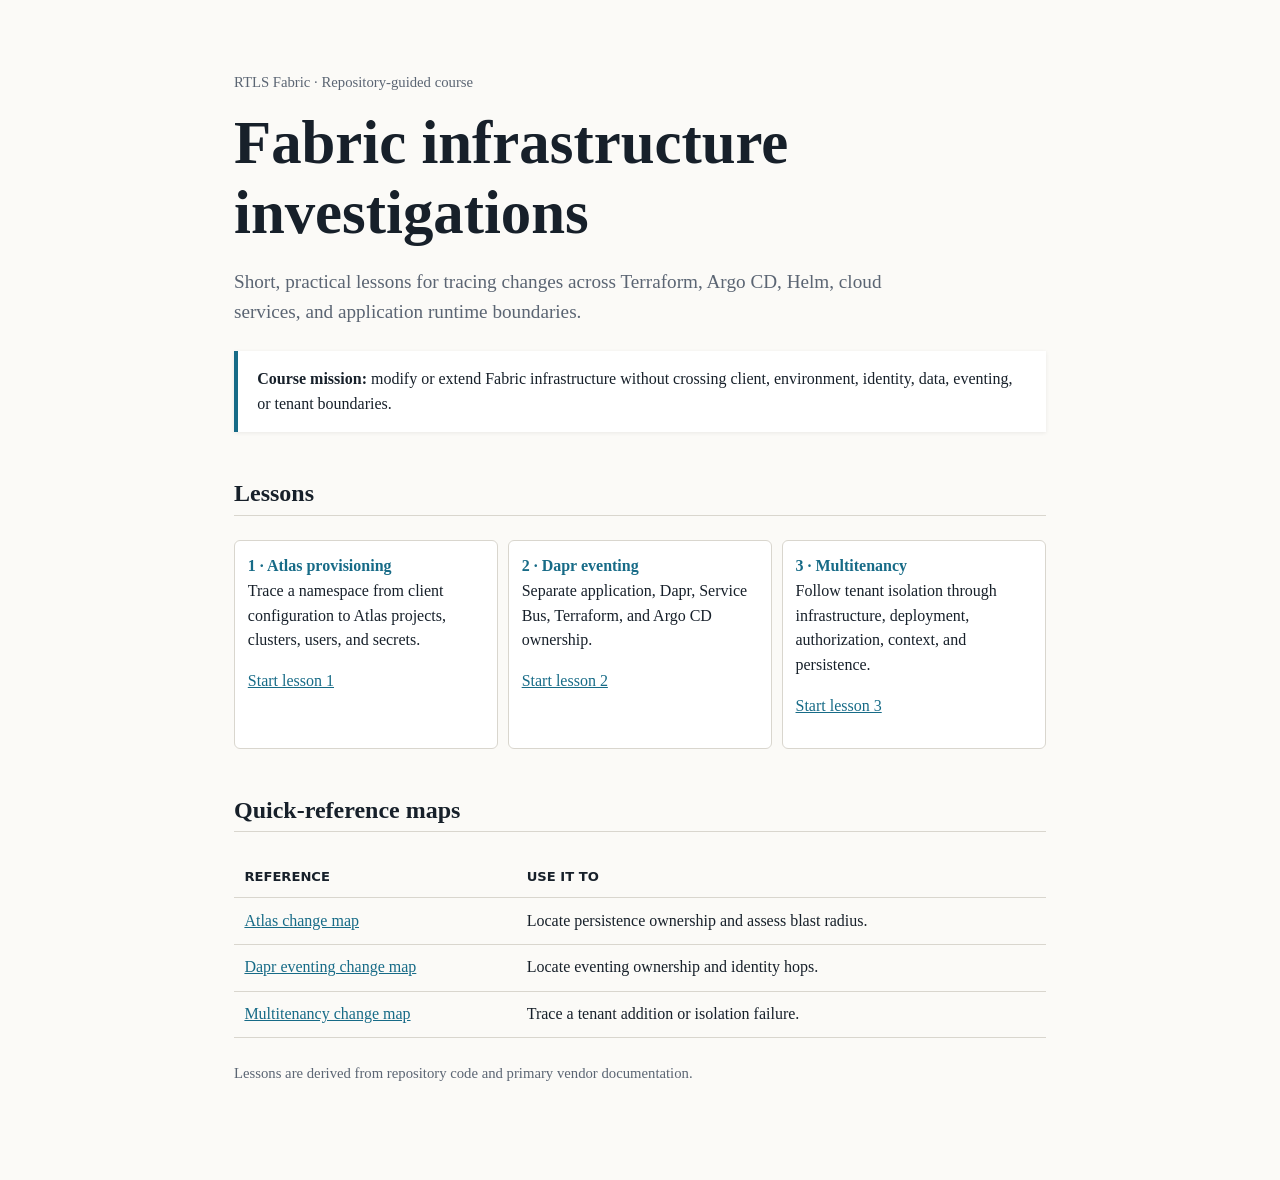
==== index.html @ abde5926 "feat: website Signed-off-by: Ertugrul Karademir <ertugrul.karademir@oliverwyman.com>" ====
<!doctype html>
<html lang="en">
<head>
  <meta charset="utf-8">
  <meta name="viewport" content="width=device-width, initial-scale=1">
  <meta name="description" content="Repository-grounded lessons for safely changing RTLS Fabric infrastructure.">
  <title>RTLS Fabric investigations</title>
  <link rel="stylesheet" href="assets/course.css">
</head>
<body>
<main>
  <p class="fine">RTLS Fabric · Repository-guided course</p>
  <h1>Fabric infrastructure investigations</h1>
  <p class="lede">Short, practical lessons for tracing changes across Terraform, Argo CD, Helm, cloud services, and application runtime boundaries.</p>

  <div class="callout">
    <strong>Course mission:</strong> modify or extend Fabric infrastructure without crossing client, environment, identity, data, eventing, or tenant boundaries.
  </div>

  <h2>Lessons</h2>
  <div class="flow">
    <div>
      <strong>1 · Atlas provisioning</strong>
      Trace a namespace from client configuration to Atlas projects, clusters, users, and secrets.
      <p><a href="lessons/0001-trace-atlas-provisioning.html">Start lesson 1</a></p>
    </div>
    <div>
      <strong>2 · Dapr eventing</strong>
      Separate application, Dapr, Service Bus, Terraform, and Argo CD ownership.
      <p><a href="lessons/0002-dapr-eventing-architecture.html">Start lesson 2</a></p>
    </div>
    <div>
      <strong>3 · Multitenancy</strong>
      Follow tenant isolation through infrastructure, deployment, authorization, context, and persistence.
      <p><a href="lessons/0003-multitenancy-across-fabric.html">Start lesson 3</a></p>
    </div>
  </div>

  <h2>Quick-reference maps</h2>
  <table>
    <thead><tr><th>Reference</th><th>Use it to</th></tr></thead>
    <tbody>
      <tr><td><a href="reference/atlas-change-map.html">Atlas change map</a></td><td>Locate persistence ownership and assess blast radius.</td></tr>
      <tr><td><a href="reference/dapr-eventing-change-map.html">Dapr eventing change map</a></td><td>Locate eventing ownership and identity hops.</td></tr>
      <tr><td><a href="reference/multitenancy-change-map.html">Multitenancy change map</a></td><td>Trace a tenant addition or isolation failure.</td></tr>
    </tbody>
  </table>

  <p class="fine">Lessons are derived from repository code and primary vendor documentation.</p>
</main>
</body>
</html>
---- assets/course.css ----
:root {
  color-scheme: light;
  --ink: #17202a;
  --muted: #5b6573;
  --paper: #fbfaf7;
  --panel: #ffffff;
  --line: #d9d6ce;
  --accent: #176b87;
  --warn: #9a5b13;
  --good: #236b3b;
  font-family: ui-serif, Georgia, Cambria, "Times New Roman", serif;
}

* { box-sizing: border-box; }
body {
  margin: 0;
  color: var(--ink);
  background: var(--paper);
  line-height: 1.55;
}
main {
  max-width: 860px;
  margin: 0 auto;
  padding: 3.5rem 1.5rem 5rem;
}
h1, h2, h3 {
  line-height: 1.15;
  text-wrap: balance;
}
h1 { font-size: clamp(2.1rem, 6vw, 3.8rem); margin: 0 0 1rem; }
h2 { margin-top: 3rem; border-bottom: 1px solid var(--line); padding-bottom: .45rem; }
h3 { margin-top: 1.8rem; }
p, li { max-width: 72ch; }
a { color: var(--accent); }
code {
  font-family: ui-monospace, SFMono-Regular, Menlo, monospace;
  font-size: .88em;
  background: #eeece6;
  padding: .1rem .3rem;
  border-radius: 3px;
}
pre {
  overflow-x: auto;
  padding: 1rem;
  background: #20272e;
  color: #f5f2ea;
  border-radius: 7px;
  line-height: 1.45;
}
.lede { color: var(--muted); font-size: 1.2rem; }
.callout {
  margin: 1.5rem 0;
  padding: 1rem 1.2rem;
  background: var(--panel);
  border-left: 4px solid var(--accent);
  box-shadow: 0 1px 4px #00000012;
}
.warning { border-left-color: var(--warn); }
.flow {
  display: grid;
  grid-template-columns: repeat(auto-fit, minmax(145px, 1fr));
  gap: .6rem;
  margin: 1.5rem 0;
}
.flow div {
  padding: .8rem;
  border: 1px solid var(--line);
  background: var(--panel);
  border-radius: 6px;
}
.flow strong { display: block; color: var(--accent); }
table { width: 100%; border-collapse: collapse; margin: 1.5rem 0; }
th, td { text-align: left; vertical-align: top; padding: .65rem; border-bottom: 1px solid var(--line); }
th { font-family: ui-sans-serif, system-ui, sans-serif; font-size: .82rem; text-transform: uppercase; }
.quiz {
  margin-top: 2rem;
  padding: 1.2rem;
  border: 1px solid var(--line);
  background: var(--panel);
}
.quiz label { display: block; margin: .55rem 0; }
.quiz button { margin-top: .8rem; padding: .5rem .8rem; }
.feedback { font-weight: bold; color: var(--good); }
.fine { color: var(--muted); font-size: .92rem; }
@media print {
  body { background: white; }
  main { max-width: none; padding: 0; }
  .quiz button { display: none; }
  a { color: inherit; text-decoration: none; }
}
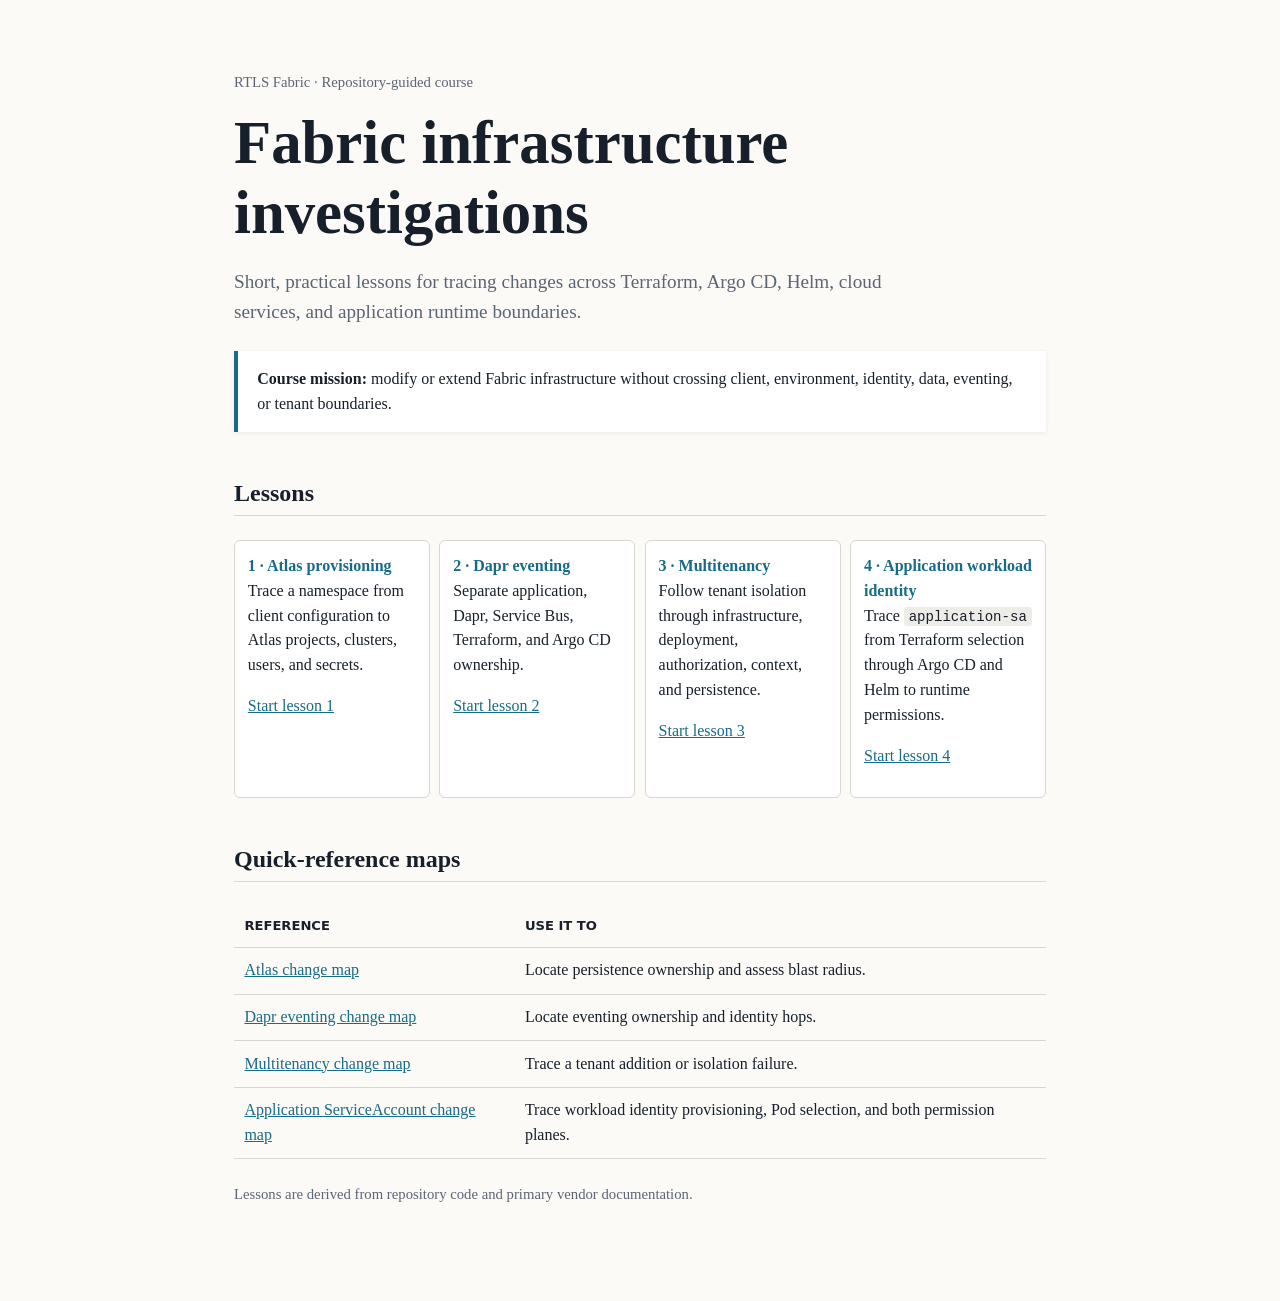
==== commit db2dc153: "feat: application-sa lesson Signed-off-by: Ertugrul Karademir <ertugrul.karademir@oliverwyman.com>" ====
--- a/index.html
+++ b/index.html
@@ -34,6 +34,11 @@
       Follow tenant isolation through infrastructure, deployment, authorization, context, and persistence.
       <p><a href="lessons/0003-multitenancy-across-fabric.html">Start lesson 3</a></p>
     </div>
+    <div>
+      <strong>4 · Application workload identity</strong>
+      Trace <code>application-sa</code> from Terraform selection through Argo CD and Helm to runtime permissions.
+      <p><a href="lessons/0004-application-service-account.html">Start lesson 4</a></p>
+    </div>
   </div>
 
   <h2>Quick-reference maps</h2>
@@ -43,6 +48,7 @@
       <tr><td><a href="reference/atlas-change-map.html">Atlas change map</a></td><td>Locate persistence ownership and assess blast radius.</td></tr>
       <tr><td><a href="reference/dapr-eventing-change-map.html">Dapr eventing change map</a></td><td>Locate eventing ownership and identity hops.</td></tr>
       <tr><td><a href="reference/multitenancy-change-map.html">Multitenancy change map</a></td><td>Trace a tenant addition or isolation failure.</td></tr>
+      <tr><td><a href="reference/application-service-account-change-map.html">Application ServiceAccount change map</a></td><td>Trace workload identity provisioning, Pod selection, and both permission planes.</td></tr>
     </tbody>
   </table>
 
